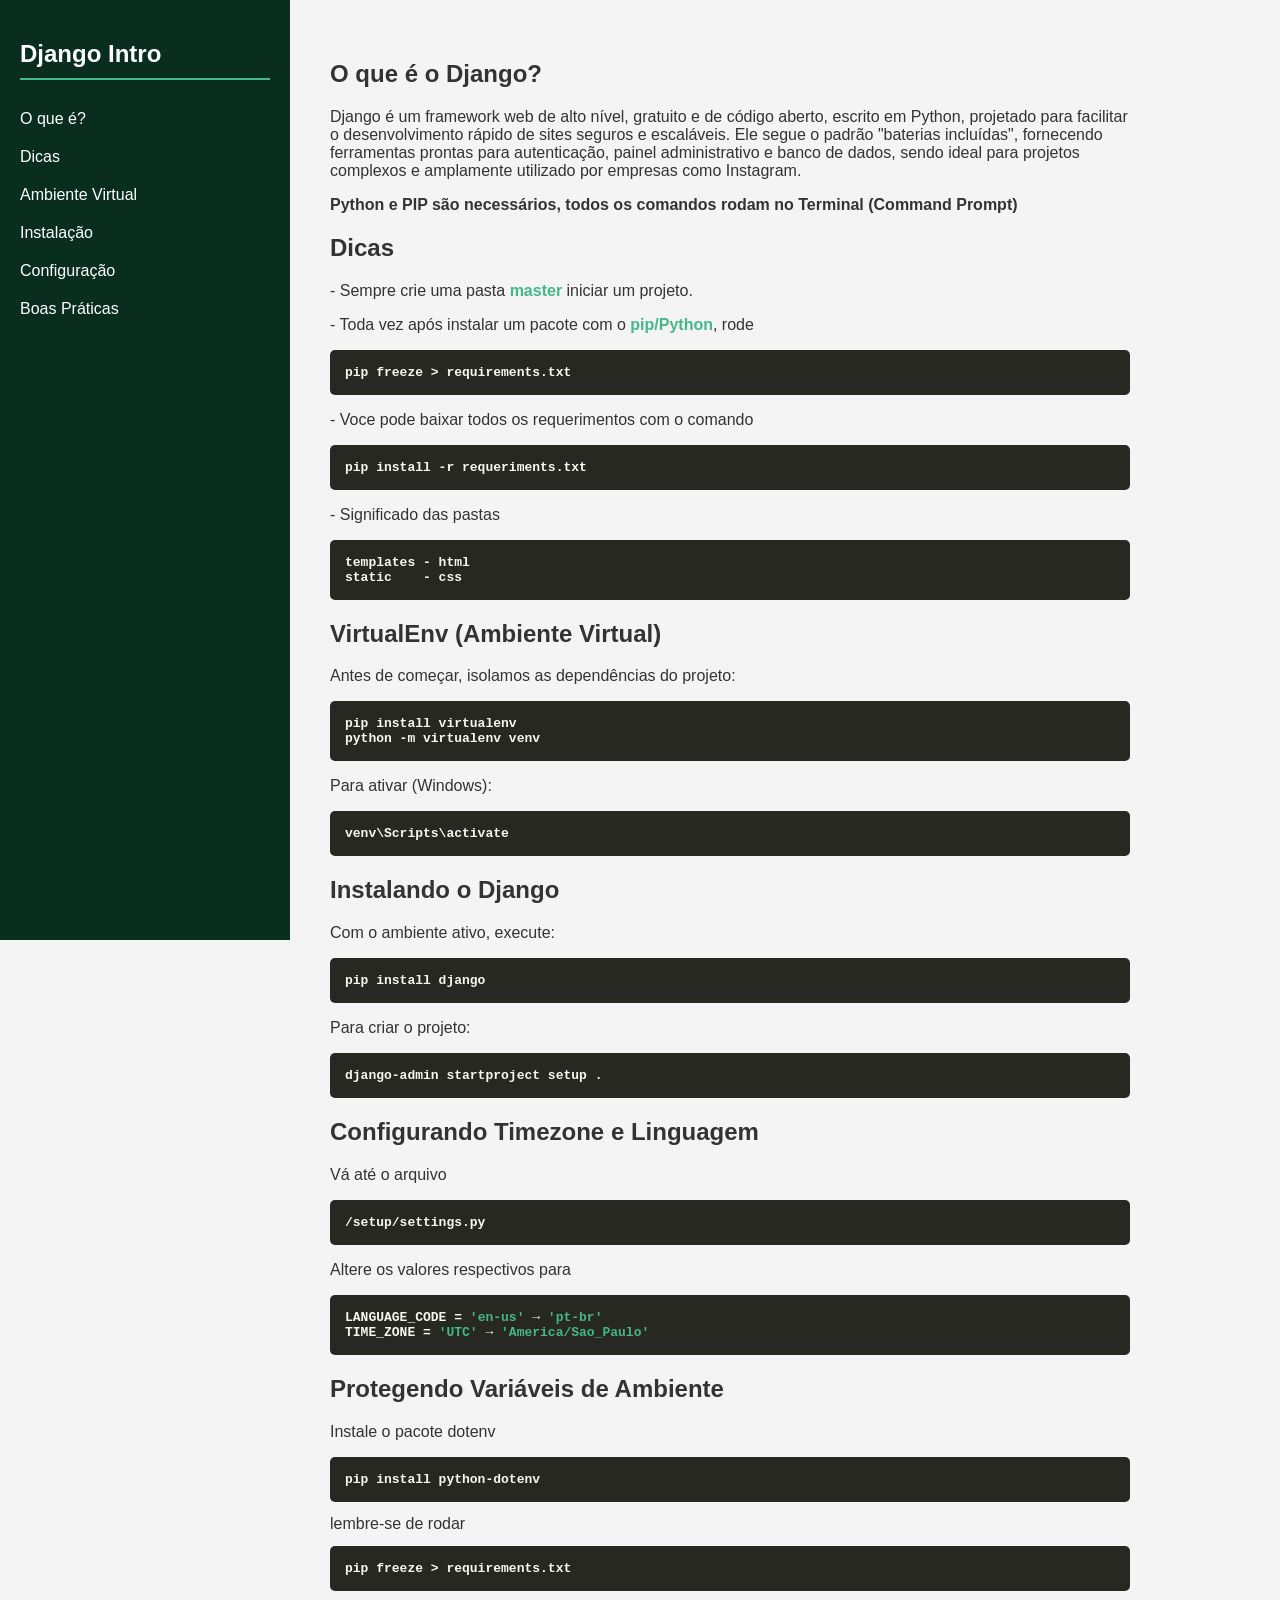
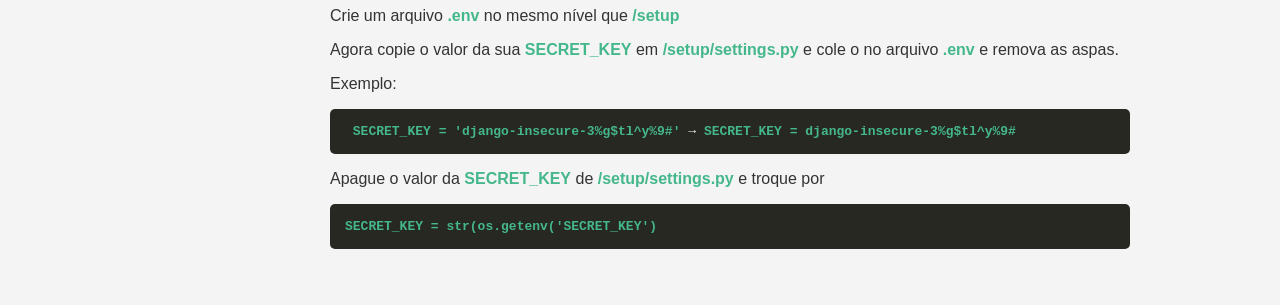
==== index.html @ 831b3e28 "Primeiro Commit" ====
<!DOCTYPE html>
<html lang="pt-br">
<head>
    <meta charset="UTF-8">
    <meta name="viewport" content="width=device-width, initial-scale=1.0">
    <title>Introdução ao Django - Guia Rápido</title>
    <link rel="stylesheet" href="style.css">
    <script src="script.js"></script>
</head>
<body>
    <nav class="sidebar">
        <h2>Django Intro</h2>
        <ul>
            <li><a href="#o-que-e">O que é?</a></li>
            <li><a href="#dicas">Dicas</a></li>
            <li><a href="#virtual-env">Ambiente Virtual</a></li>
            <li><a href="#instalacao">Instalação</a></li>
            <li><a href="#configuracoes">Configuração</a></li>
            <li><a href="#boaspraticas">Boas Práticas</a></li>
        </ul>
    </nav>

    <main class="content">
        <section id="o-que-e">
            <h1>O que é o Django?</h1>
            <p>Django é um framework web de alto nível, gratuito e de código aberto, escrito em Python, projetado para facilitar o desenvolvimento rápido de sites seguros e escaláveis. Ele segue o padrão "baterias incluídas", fornecendo ferramentas prontas para autenticação, painel administrativo e banco de dados, sendo ideal para projetos complexos e amplamente utilizado por empresas como Instagram. </p>
            <p style="font-weight: bold;">Python e PIP são necessários, todos os comandos rodam no Terminal (Command Prompt)</p>
        </section>

        <section id="dicas">
            <h2>Dicas</h2>
            <p>- Sempre crie uma pasta <span class="destaque">master</span> iniciar um projeto.</p>
            <p>- Toda vez após instalar um pacote com o <span class="destaque">pip/Python</span>, rode <pre><code>pip freeze > requirements.txt</pre></code></p>
            <p>- Voce pode baixar todos os requerimentos com o comando <pre><code>pip install -r requeriments.txt</code></pre></p>
            <p>- Significado das pastas <pre><code>templates - html <br>static    - css </pre></code></p>
        </section>

        <section id="virtual-env">
            <h2>VirtualEnv (Ambiente Virtual)</h2>
            <p>Antes de começar, isolamos as dependências do projeto:</p>
            <pre><code>pip install virtualenv<br>python -m virtualenv venv</code></pre>
            <p>Para ativar (Windows): <pre><code>venv\Scripts\activate</code></pre></p>
        </section>

        <section id="instalacao">
            <h2>Instalando o Django</h2>
            <p>Com o ambiente ativo, execute:</p>
            <pre><code>pip install django</code></pre>
            <p>Para criar o projeto: <pre><code>django-admin startproject setup .</code></pre></p>
        </section>

        <section id="configuracoes">
            <h2>Configurando Timezone e Linguagem</h2>
            <p>Vá até o arquivo <pre><code>/setup/settings.py</code></pre></p>
            <p>Altere os valores respectivos para <pre><code>LANGUAGE_CODE = <span class="destaque">'en-us'</span> → <span class="destaque">'pt-br'</span><br>TIME_ZONE = <span class="destaque">'UTC'</span> → <span class="destaque">'America/Sao_Paulo'</span></code></pre></p>
        </section>

        <section id="boaspraticas">
            <h2>Protegendo Variáveis de Ambiente</h2>
            <p>Instale o pacote dotenv <pre><code>pip install python-dotenv</code></pre> lembre-se de rodar<pre><code>pip freeze > requirements.txt</code></pre></p>
            <p>Crie um arquivo <span class="destaque">.env</span> no mesmo nível que <span class="destaque">/setup</span></p>
            <p>Agora copie o valor da sua <span class="destaque">SECRET_KEY</span> em <span class="destaque">/setup/settings.py</span> e cole o no arquivo <span class="destaque">.env</span> e remova as aspas.</p>
            <p>Exemplo:<br> <pre><code> <span class="destaque">SECRET_KEY = 'django-insecure-3%g$tl^y%9#'</span> → <span class="destaque">SECRET_KEY = django-insecure-3%g$tl^y%9#</span></code></pre></p>
            <p>Apague o valor da <span class="destaque">SECRET_KEY</span> de <span class="destaque">/setup/settings.py</span> e troque por <pre><code><span class="destaque">SECRET_KEY = str(os.getenv('SECRET_KEY')</span></pre></code></p>

        </section>
    </main>
</body>
</html>
---- style.css ----
:root {
    --primary-color: #092e20; /* Verde Django */
    --secondary-color: #44b78b;
    --text-color: #333;
    --bg-color: #f4f4f4;
}

body {
    font-family: 'Segoe UI', Tahoma, Geneva, Verdana, sans-serif;
    display: flex;
    margin: 0;
    background-color: var(--bg-color);
    color: var(--text-color);
}

.sidebar {
    width: 250px;
    height: 100vh;
    background: var(--primary-color);
    color: white;
    padding: 20px;
    position: fixed;
}

.sidebar h2 { border-bottom: 2px solid var(--secondary-color); padding-bottom: 10px; }

.sidebar ul { list-style: none; padding: 0; }

.sidebar ul li a {
    color: white;
    text-decoration: none;
    display: block;
    padding: 10px 0;
    transition: 0.3s;
}

.sidebar ul li a:hover { color: var(--secondary-color); }

.content {
    margin-left: 290px;
    padding: 40px;
    max-width: 800px;
}

pre {
    background: #272822;
    color: #f8f8f2;
    padding: 15px;
    border-radius: 5px;
    overflow-x: auto;
}

.card {
    background: white;
    padding: 20px;
    border-left: 5px solid var(--secondary-color);
    box-shadow: 0 2px 5px rgba(0,0,0,0.1);
}

.destaque {
    color: #44b78b;
    font-weight: bold;
}

code {
    font-weight: bold;
}
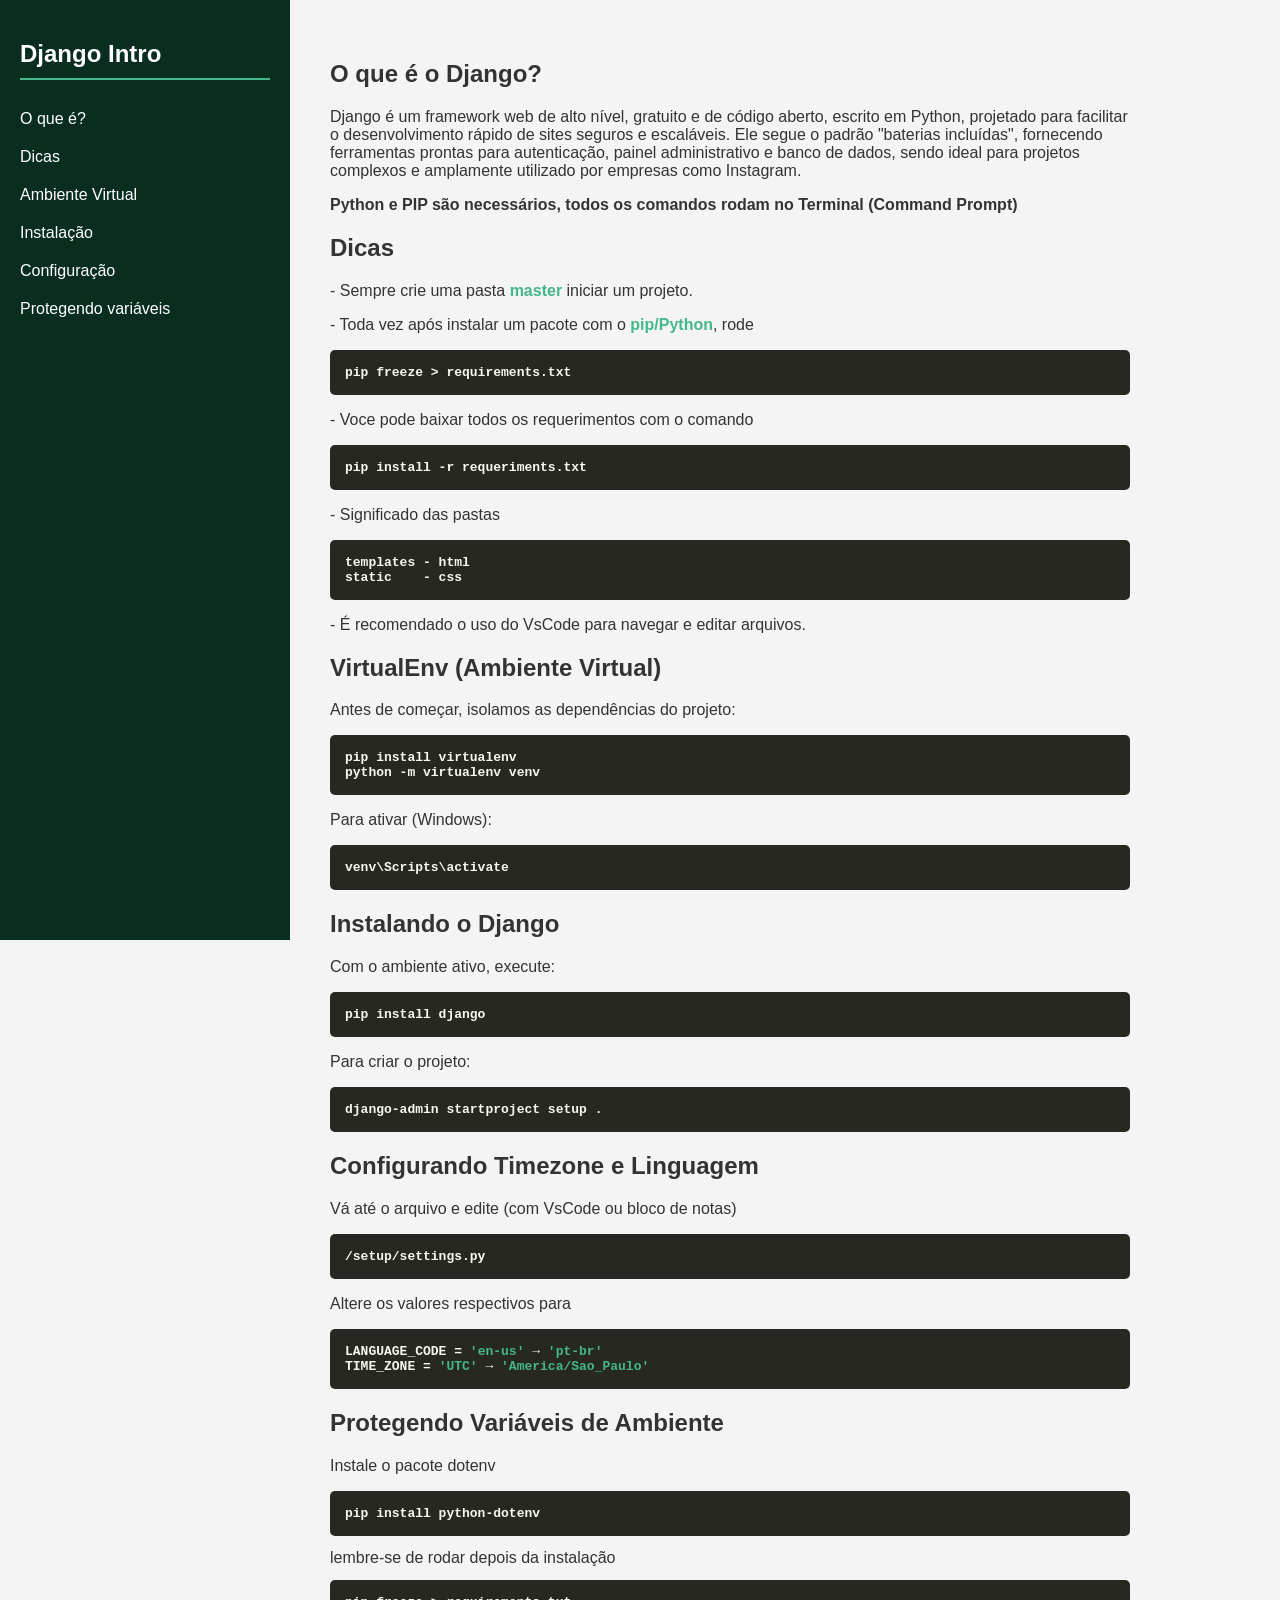
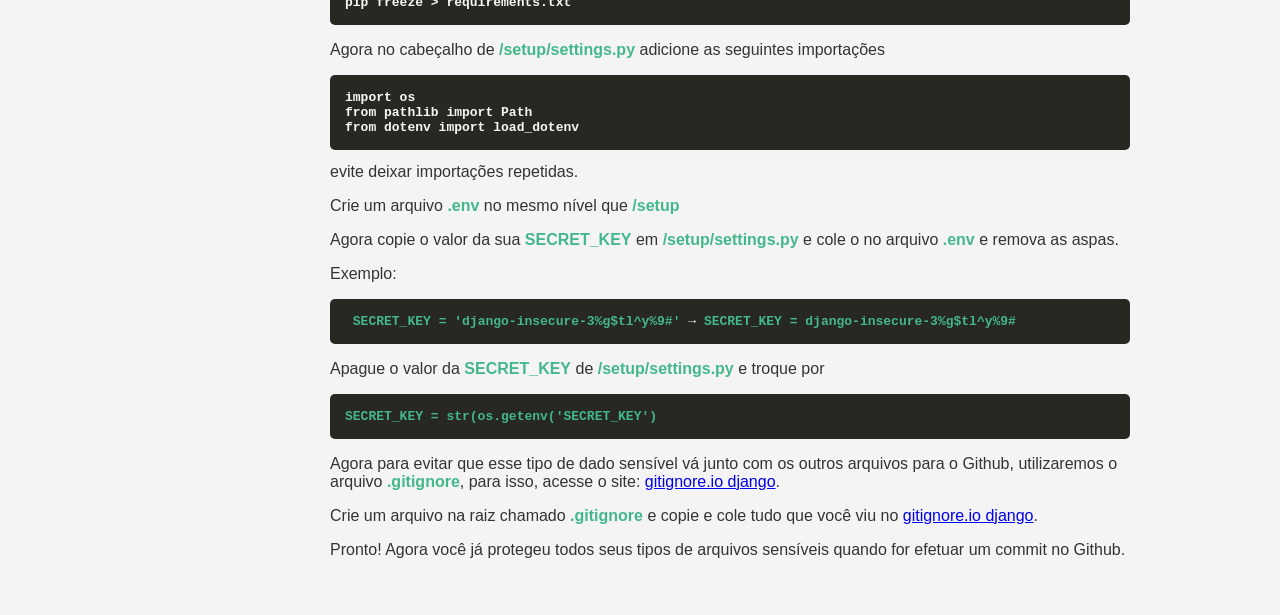
==== commit 72b9e6b8: "Mudanças na documentação: Dicas; Protegendo Variáveis" ====
--- a/index.html
+++ b/index.html
@@ -16,7 +16,7 @@
             <li><a href="#virtual-env">Ambiente Virtual</a></li>
             <li><a href="#instalacao">Instalação</a></li>
             <li><a href="#configuracoes">Configuração</a></li>
-            <li><a href="#boaspraticas">Boas Práticas</a></li>
+            <li><a href="#protegendo">Protegendo variáveis</a></li>
         </ul>
     </nav>
 
@@ -33,6 +33,7 @@
             <p>- Toda vez após instalar um pacote com o <span class="destaque">pip/Python</span>, rode <pre><code>pip freeze > requirements.txt</pre></code></p>
             <p>- Voce pode baixar todos os requerimentos com o comando <pre><code>pip install -r requeriments.txt</code></pre></p>
             <p>- Significado das pastas <pre><code>templates - html <br>static    - css </pre></code></p>
+            <p>- É recomendado o uso do VsCode para navegar e editar arquivos.</p>
         </section>
 
         <section id="virtual-env">
@@ -51,20 +52,22 @@
 
         <section id="configuracoes">
             <h2>Configurando Timezone e Linguagem</h2>
-            <p>Vá até o arquivo <pre><code>/setup/settings.py</code></pre></p>
+            <p>Vá até o arquivo e edite (com VsCode ou bloco de notas)<pre><code>/setup/settings.py</code></pre></p>
             <p>Altere os valores respectivos para <pre><code>LANGUAGE_CODE = <span class="destaque">'en-us'</span> → <span class="destaque">'pt-br'</span><br>TIME_ZONE = <span class="destaque">'UTC'</span> → <span class="destaque">'America/Sao_Paulo'</span></code></pre></p>
         </section>
 
-        <section id="boaspraticas">
+        <section id="protegendo">
             <h2>Protegendo Variáveis de Ambiente</h2>
-            <p>Instale o pacote dotenv <pre><code>pip install python-dotenv</code></pre> lembre-se de rodar<pre><code>pip freeze > requirements.txt</code></pre></p>
+            <p>Instale o pacote dotenv <pre><code>pip install python-dotenv</code></pre> lembre-se de rodar depois da instalação<pre><code>pip freeze > requirements.txt</code></pre></p>
+            <p>Agora no cabeçalho de <span class="destaque">/setup/settings.py</span> adicione as seguintes importações <pre><code>import os <br>from pathlib import Path <br>from dotenv import load_dotenv</code></pre>evite deixar importações repetidas.</p>
             <p>Crie um arquivo <span class="destaque">.env</span> no mesmo nível que <span class="destaque">/setup</span></p>
             <p>Agora copie o valor da sua <span class="destaque">SECRET_KEY</span> em <span class="destaque">/setup/settings.py</span> e cole o no arquivo <span class="destaque">.env</span> e remova as aspas.</p>
             <p>Exemplo:<br> <pre><code> <span class="destaque">SECRET_KEY = 'django-insecure-3%g$tl^y%9#'</span> → <span class="destaque">SECRET_KEY = django-insecure-3%g$tl^y%9#</span></code></pre></p>
             <p>Apague o valor da <span class="destaque">SECRET_KEY</span> de <span class="destaque">/setup/settings.py</span> e troque por <pre><code><span class="destaque">SECRET_KEY = str(os.getenv('SECRET_KEY')</span></pre></code></p>
-
+            <p>Agora para evitar que esse tipo de dado sensível vá junto com os outros arquivos para o Github, utilizaremos o arquivo <span class="destaque">.gitignore</span>, para isso, acesse o site: <a href="https://www.toptal.com/developers/gitignore/api/django" target="_blank">gitignore.io django</a>.</p>
+            <p>Crie um arquivo na raiz chamado <span class="destaque">.gitignore</span> e copie e cole tudo que você viu no <a href="https://www.toptal.com/developers/gitignore/api/django" target="_blank">gitignore.io django</a>.</p>
+            <p>Pronto! Agora você já protegeu todos seus tipos de arquivos sensíveis quando for efetuar um commit no Github.</p>
         </section>
     </main>
 </body>
-</html>
-
+</html>
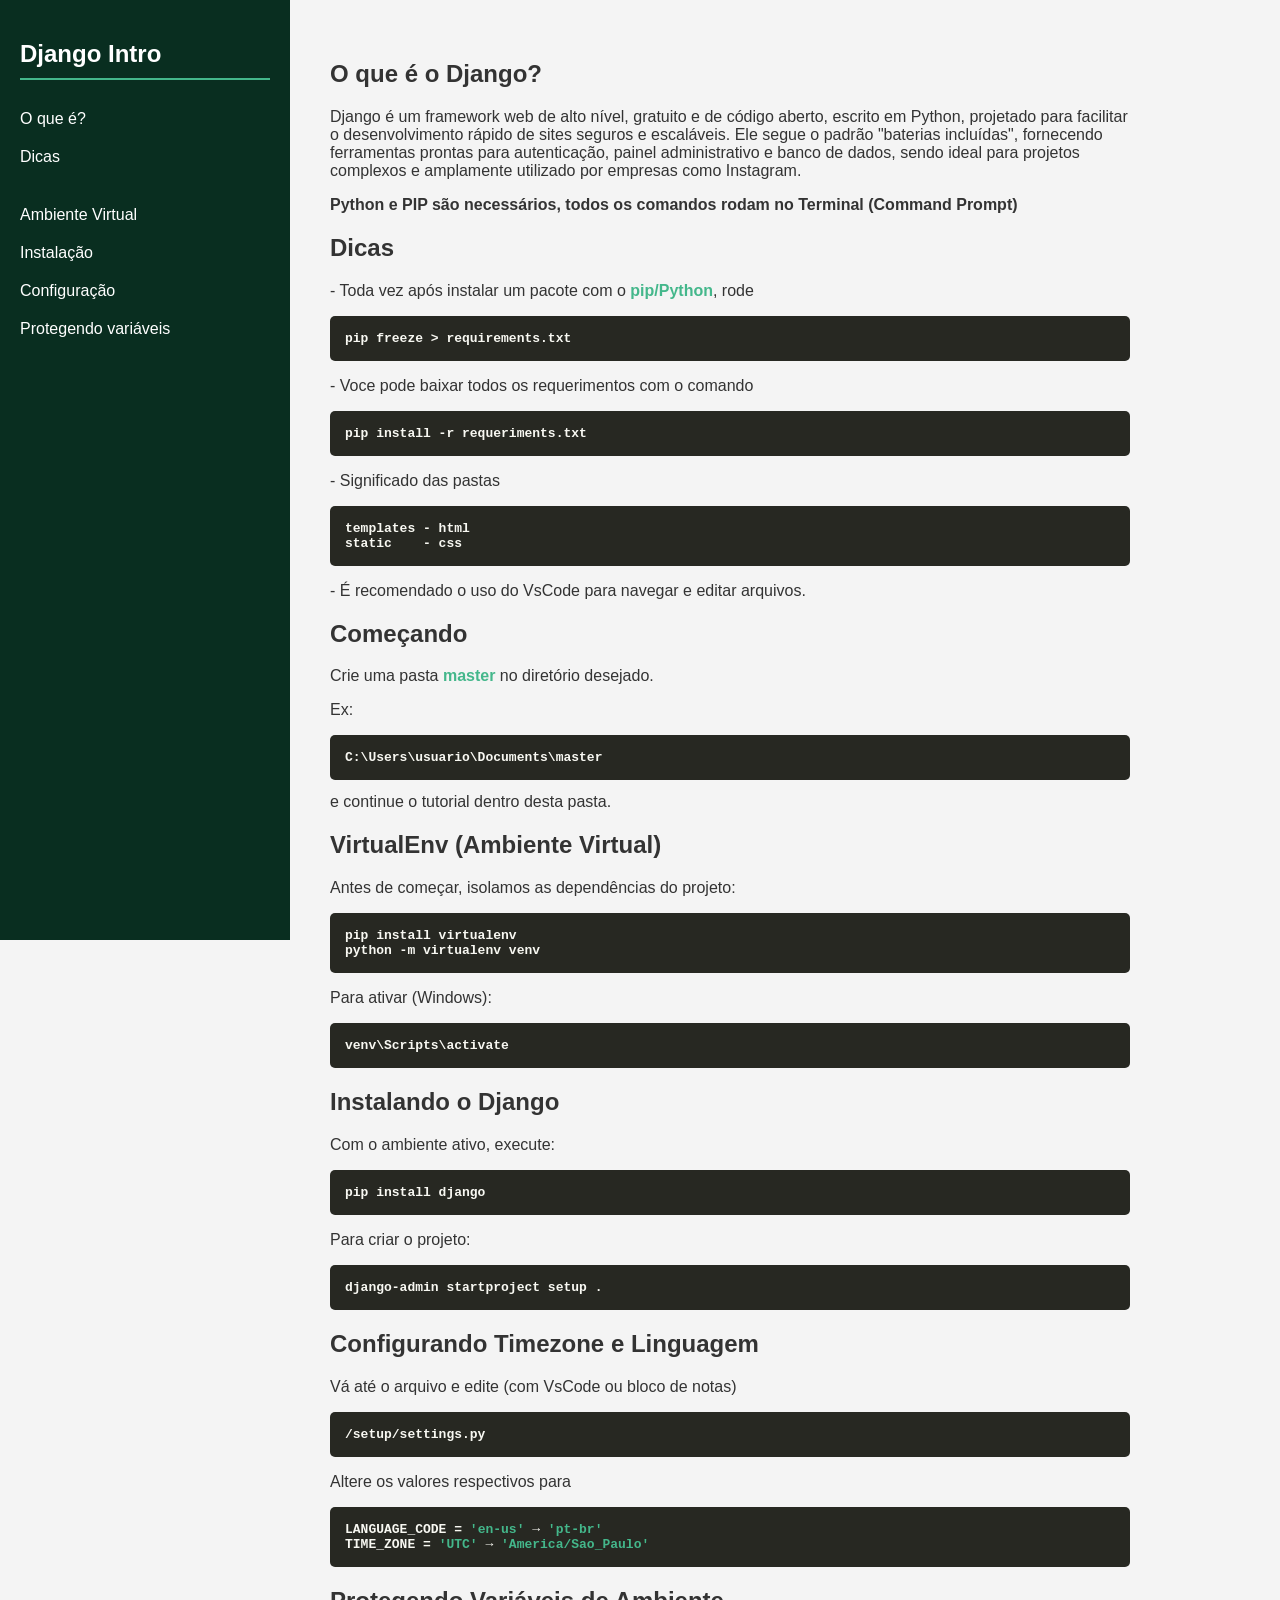
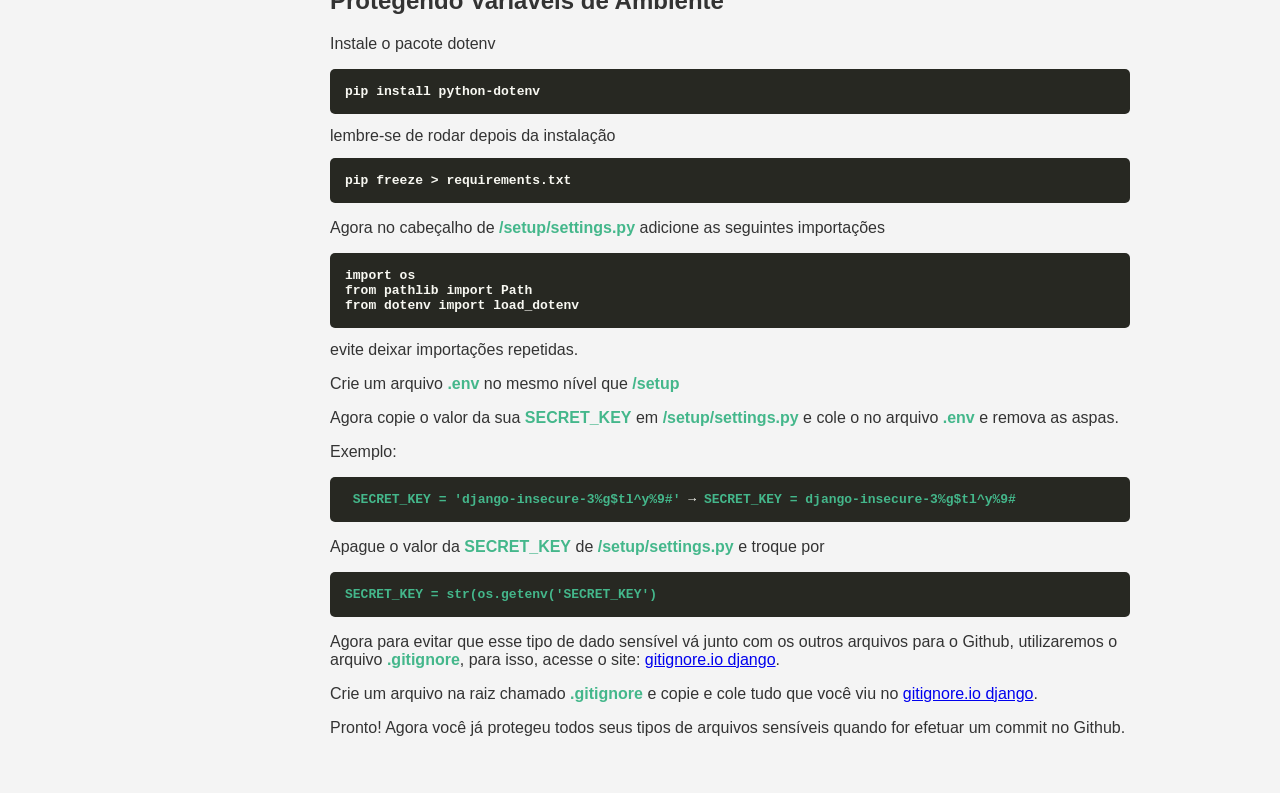
==== commit b74e0503: "Melhora na clareza da Documentação" ====
--- a/index.html
+++ b/index.html
@@ -13,6 +13,7 @@
         <ul>
             <li><a href="#o-que-e">O que é?</a></li>
             <li><a href="#dicas">Dicas</a></li>
+            <li><a href="#comecando"></a></li>
             <li><a href="#virtual-env">Ambiente Virtual</a></li>
             <li><a href="#instalacao">Instalação</a></li>
             <li><a href="#configuracoes">Configuração</a></li>
@@ -29,11 +30,16 @@
 
         <section id="dicas">
             <h2>Dicas</h2>
-            <p>- Sempre crie uma pasta <span class="destaque">master</span> iniciar um projeto.</p>
             <p>- Toda vez após instalar um pacote com o <span class="destaque">pip/Python</span>, rode <pre><code>pip freeze > requirements.txt</pre></code></p>
             <p>- Voce pode baixar todos os requerimentos com o comando <pre><code>pip install -r requeriments.txt</code></pre></p>
             <p>- Significado das pastas <pre><code>templates - html <br>static    - css </pre></code></p>
             <p>- É recomendado o uso do VsCode para navegar e editar arquivos.</p>
+        </section>
+
+        <section id="comecando">
+            <h2>Começando</h2>
+            <p>Crie uma pasta <span class="destaque">master</span> no diretório desejado.</p>
+            <p>Ex: <pre><code>C:\Users\usuario\Documents\master</code></pre> e continue o tutorial dentro desta pasta.</p>
         </section>
 
         <section id="virtual-env">
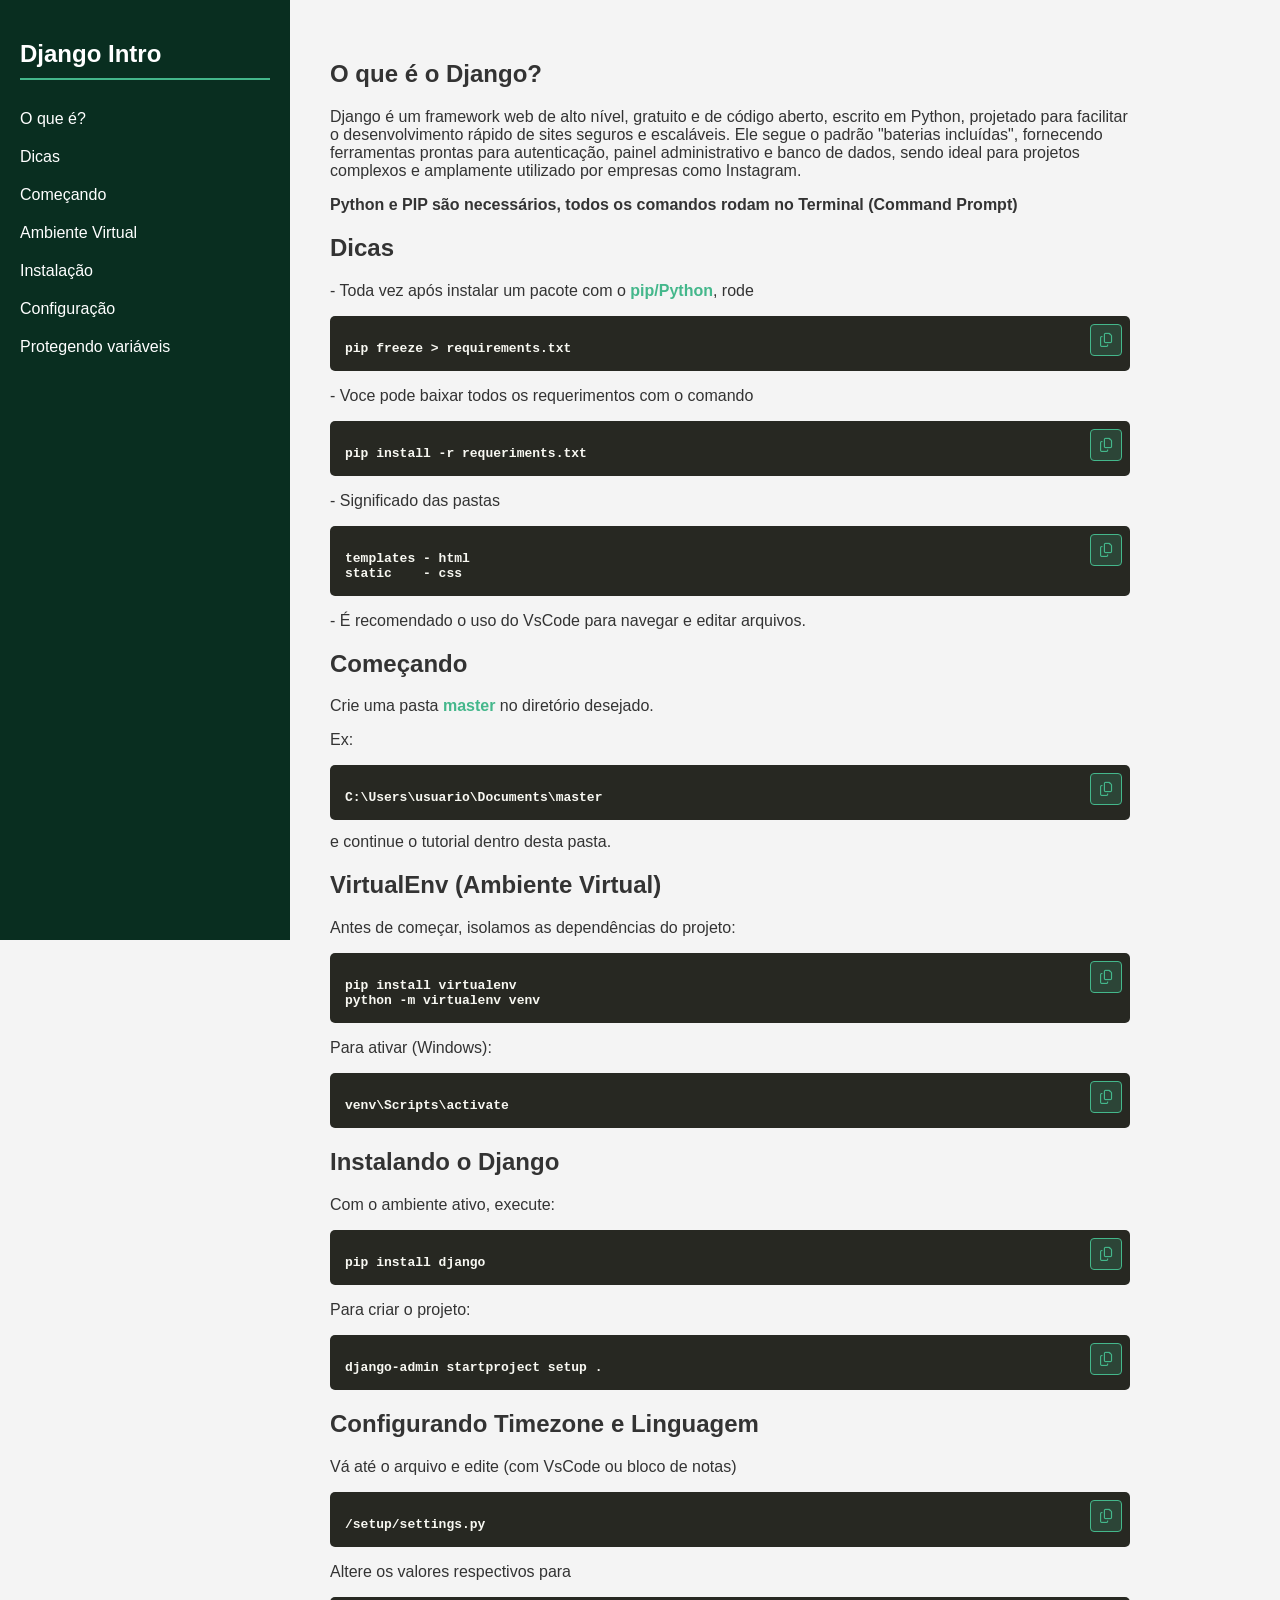
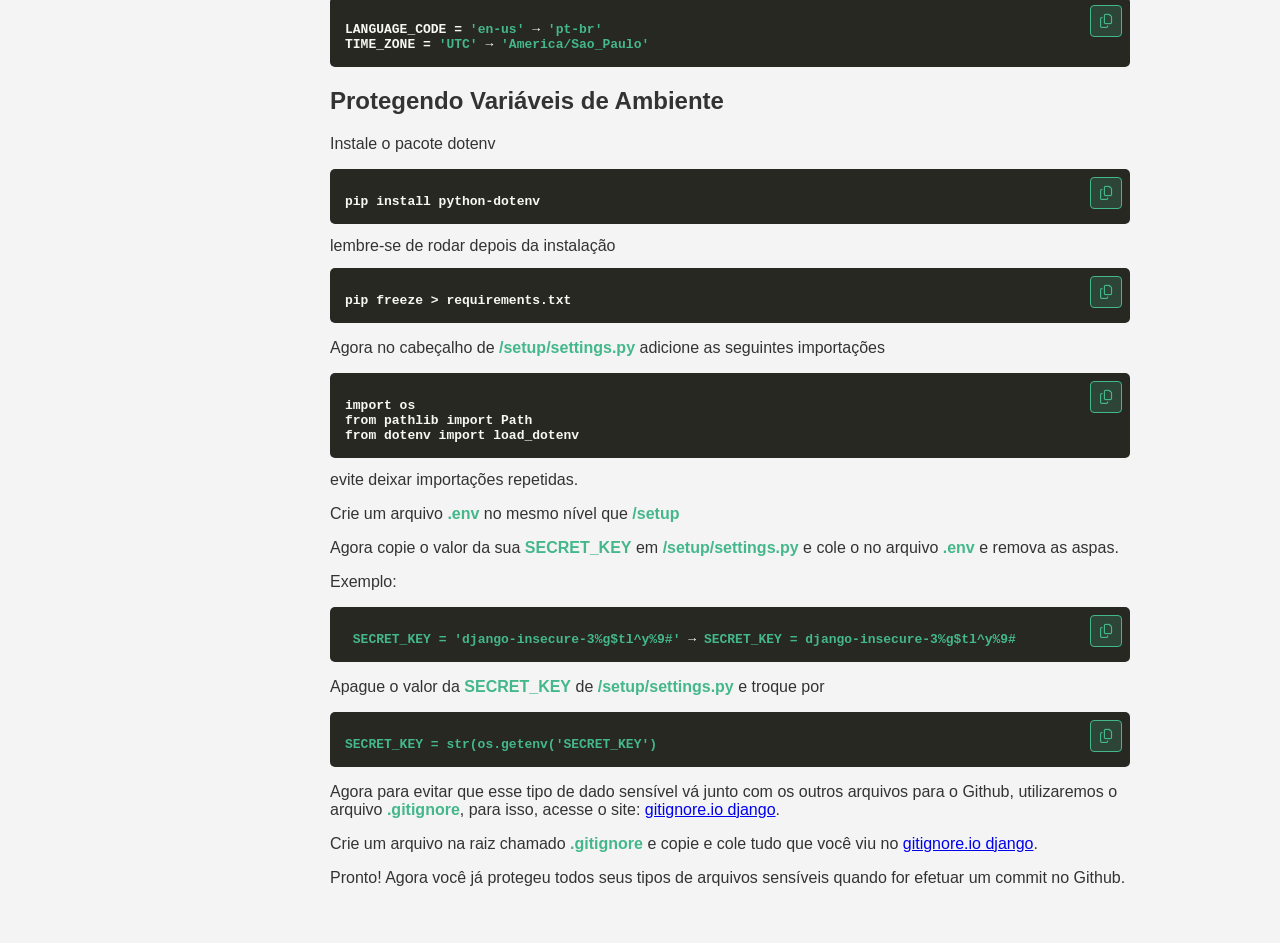
==== commit 814a5236: "Adicionei o botão de copiar nos campos 'code'" ====
--- a/index.html
+++ b/index.html
@@ -5,7 +5,8 @@
     <meta name="viewport" content="width=device-width, initial-scale=1.0">
     <title>Introdução ao Django - Guia Rápido</title>
     <link rel="stylesheet" href="style.css">
-    <script src="script.js"></script>
+    <link rel="stylesheet" href="https://cdnjs.cloudflare.com/ajax/libs/font-awesome/6.4.2/css/all.min.css">
+    <script src="script.js" defer></script>
 </head>
 <body>
     <nav class="sidebar">
@@ -13,7 +14,7 @@
         <ul>
             <li><a href="#o-que-e">O que é?</a></li>
             <li><a href="#dicas">Dicas</a></li>
-            <li><a href="#comecando"></a></li>
+            <li><a href="#comecando">Começando</a></li>
             <li><a href="#virtual-env">Ambiente Virtual</a></li>
             <li><a href="#instalacao">Instalação</a></li>
             <li><a href="#configuracoes">Configuração</a></li>
--- a/style.css
+++ b/style.css
@@ -43,13 +43,45 @@
 }
 
 pre {
+    position: relative;
     background: #272822;
     color: #f8f8f2;
-    padding: 15px;
+    padding: 25px 15px 15px 15px;
     border-radius: 5px;
     overflow-x: auto;
 }
 
+.copy-button {
+    position: absolute;
+    top: 8px;
+    right: 8px;
+    background: rgba(68, 183, 139, 0.2);
+    color: var(--secondary-color);
+    border: 1px solid var(--secondary-color);
+    border-radius: 4px;
+    width: 32px;
+    height: 32px;
+    display: flex;
+    align-items: center;
+    justify-content: center;
+    cursor: pointer;
+    transition: all 0.3s ease;
+}
+
+.copy-button:hover {
+    background: var(--secondary-color);
+    color: var(--primary-color);
+}
+
+.copy-button.copied {
+    background: #2ecc71;
+    border-color: #2ecc71;
+    color: white;
+}
+
+.copy-button i {
+    font-size: 14px;
+}
 .card {
     background: white;
     padding: 20px;
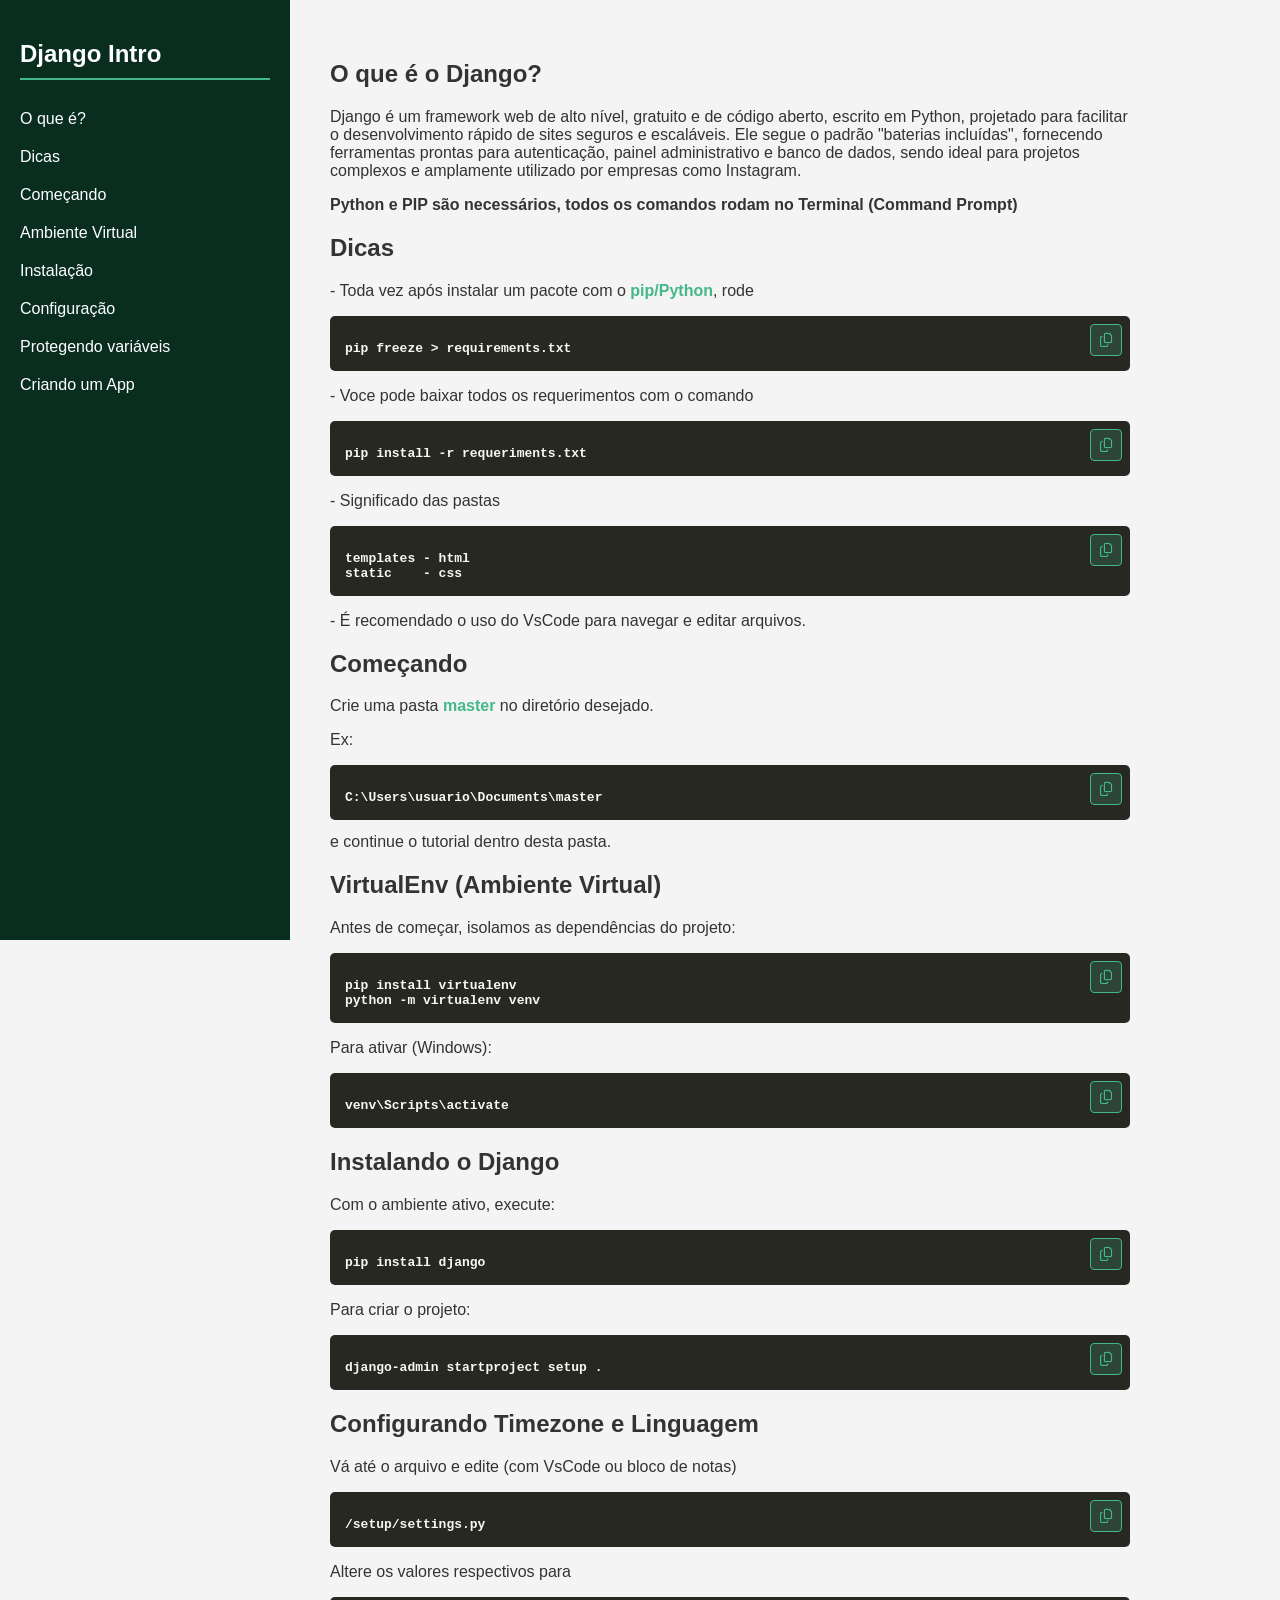
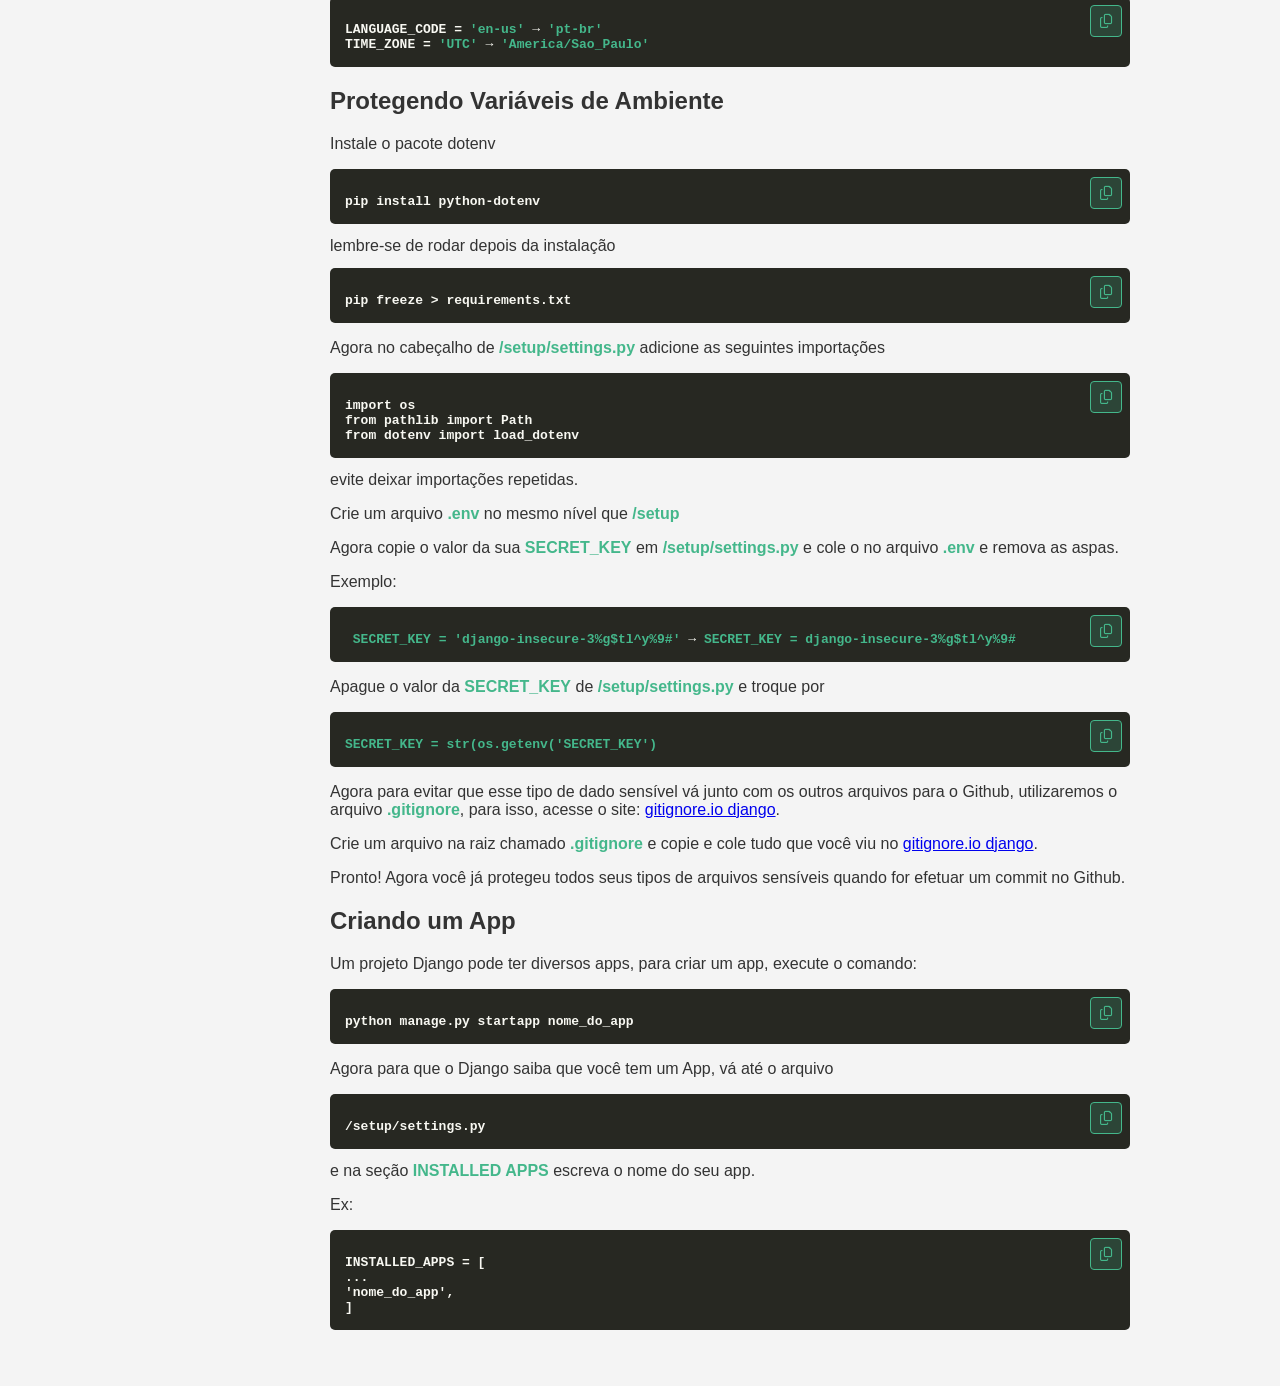
==== commit a5cee75a: "Seção 'Criando um App'" ====
--- a/index.html
+++ b/index.html
@@ -19,6 +19,7 @@
             <li><a href="#instalacao">Instalação</a></li>
             <li><a href="#configuracoes">Configuração</a></li>
             <li><a href="#protegendo">Protegendo variáveis</a></li>
+            <li><a href="#app">Criando um App</a></li>
         </ul>
     </nav>
 
@@ -75,6 +76,16 @@
             <p>Crie um arquivo na raiz chamado <span class="destaque">.gitignore</span> e copie e cole tudo que você viu no <a href="https://www.toptal.com/developers/gitignore/api/django" target="_blank">gitignore.io django</a>.</p>
             <p>Pronto! Agora você já protegeu todos seus tipos de arquivos sensíveis quando for efetuar um commit no Github.</p>
         </section>
+
+        <section id="app">
+            <h2> Criando um App</h2>
+            <p>Um projeto Django pode ter diversos apps, para criar um app, execute o comando:</p>
+            <p><pre><code>python manage.py startapp nome_do_app</code></pre></p>
+            <p>Agora para que o Django saiba que você tem um App, vá até o arquivo <pre><code>/setup/settings.py</code></pre>e na seção <span class="destaque">INSTALLED APPS</span> escreva o nome do seu app.</p>
+            <p>Ex: <pre><code>INSTALLED_APPS = [<br>...<br>'nome_do_app',<br>]</code></pre></p>
+        </section>
+
+        
     </main>
 </body>
 </html>
--- a/style.css
+++ b/style.css
@@ -96,4 +96,47 @@
 
 code {
     font-weight: bold;
+}
+
+@media (max-width: 768px) {
+    body {
+        flex-direction: column; 
+    }
+
+    .sidebar {
+        width: 100%;      
+        height: auto;       
+        position: relative; 
+        padding: 15px;
+        box-sizing: border-box;
+    }
+
+    .sidebar h2 {
+        font-size: 1.5rem;
+        text-align: center;
+    }
+
+    .sidebar ul {
+        display: flex;     
+        flex-wrap: wrap;    
+        justify-content: center;
+        gap: 10px;
+    }
+
+    .sidebar ul li a {
+        padding: 5px 10px;
+        background: rgba(255, 255, 255, 0.1);
+        border-radius: 4px;
+    }
+
+    .content {
+        margin-left: 0;   
+        padding: 20px;
+        width: 100%;
+        box-sizing: border-box;
+    }
+    
+    pre {
+        font-size: 14px;   
+    }
 }
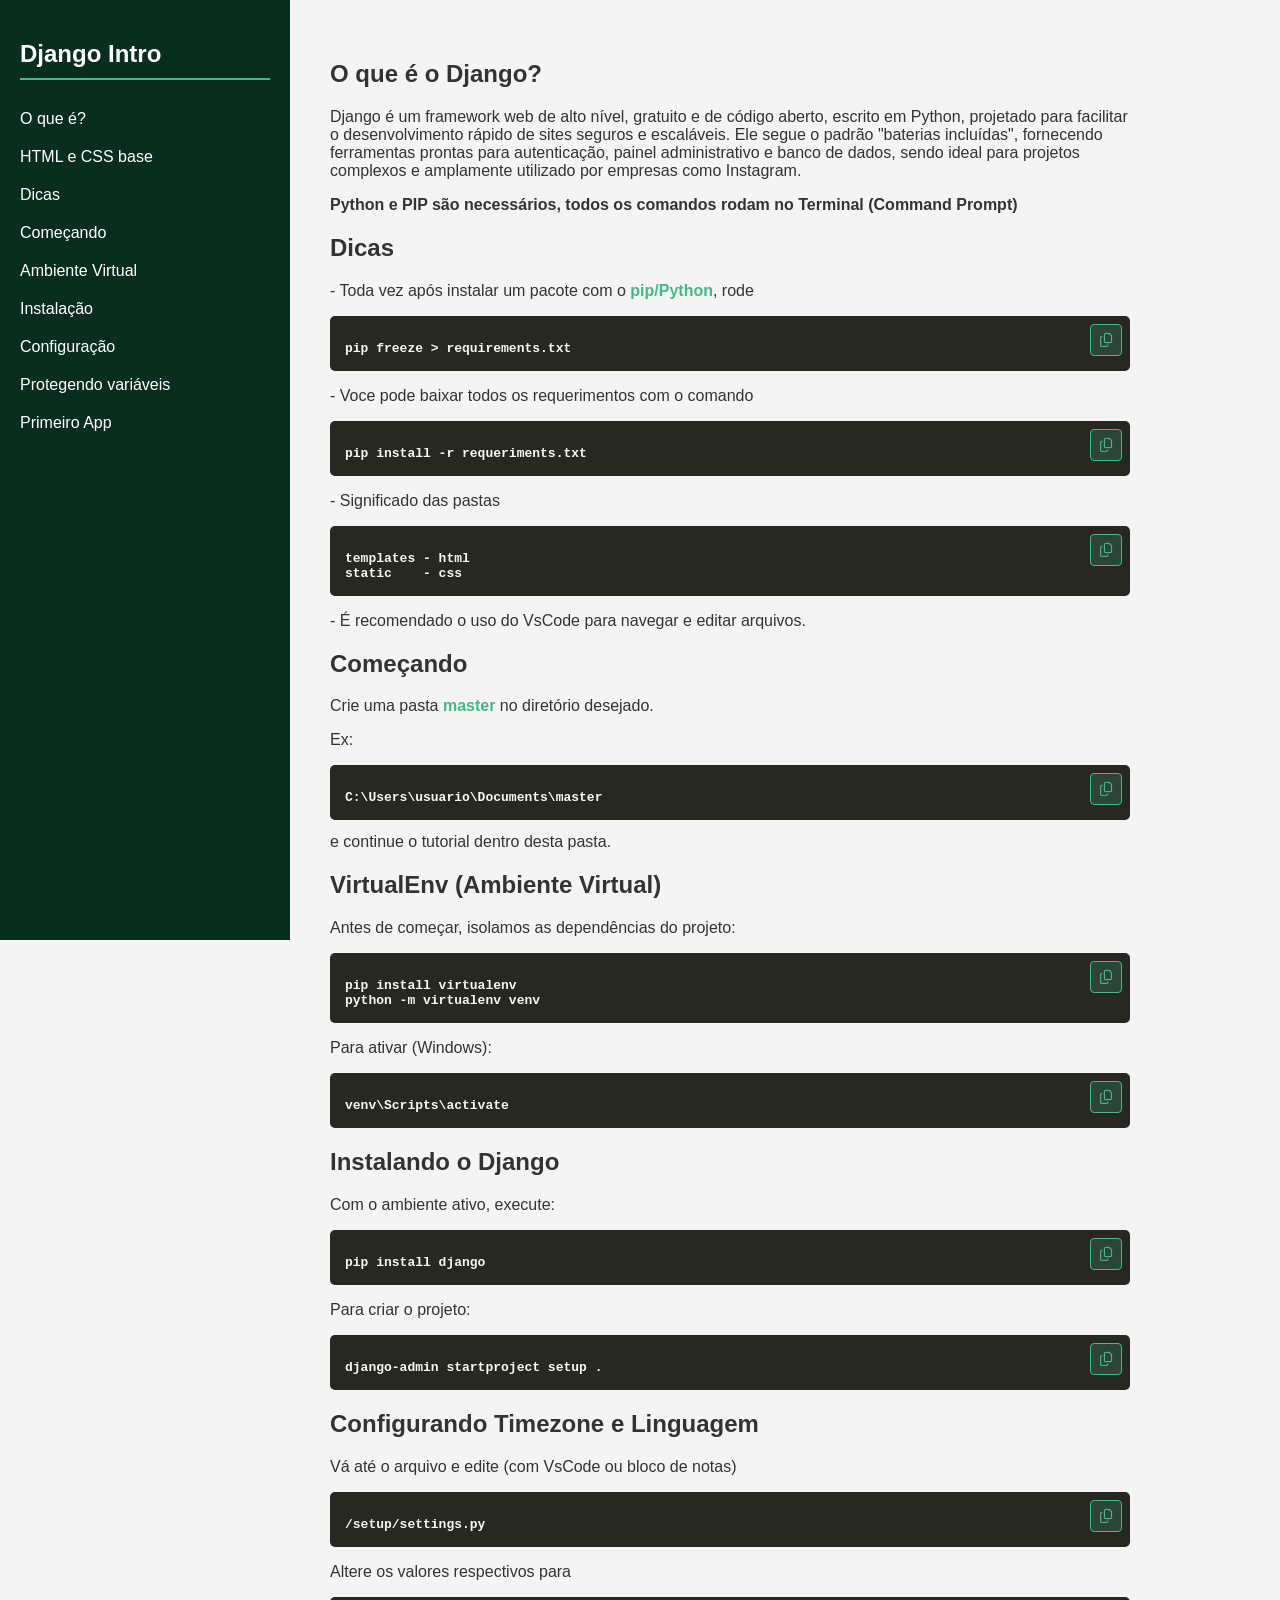
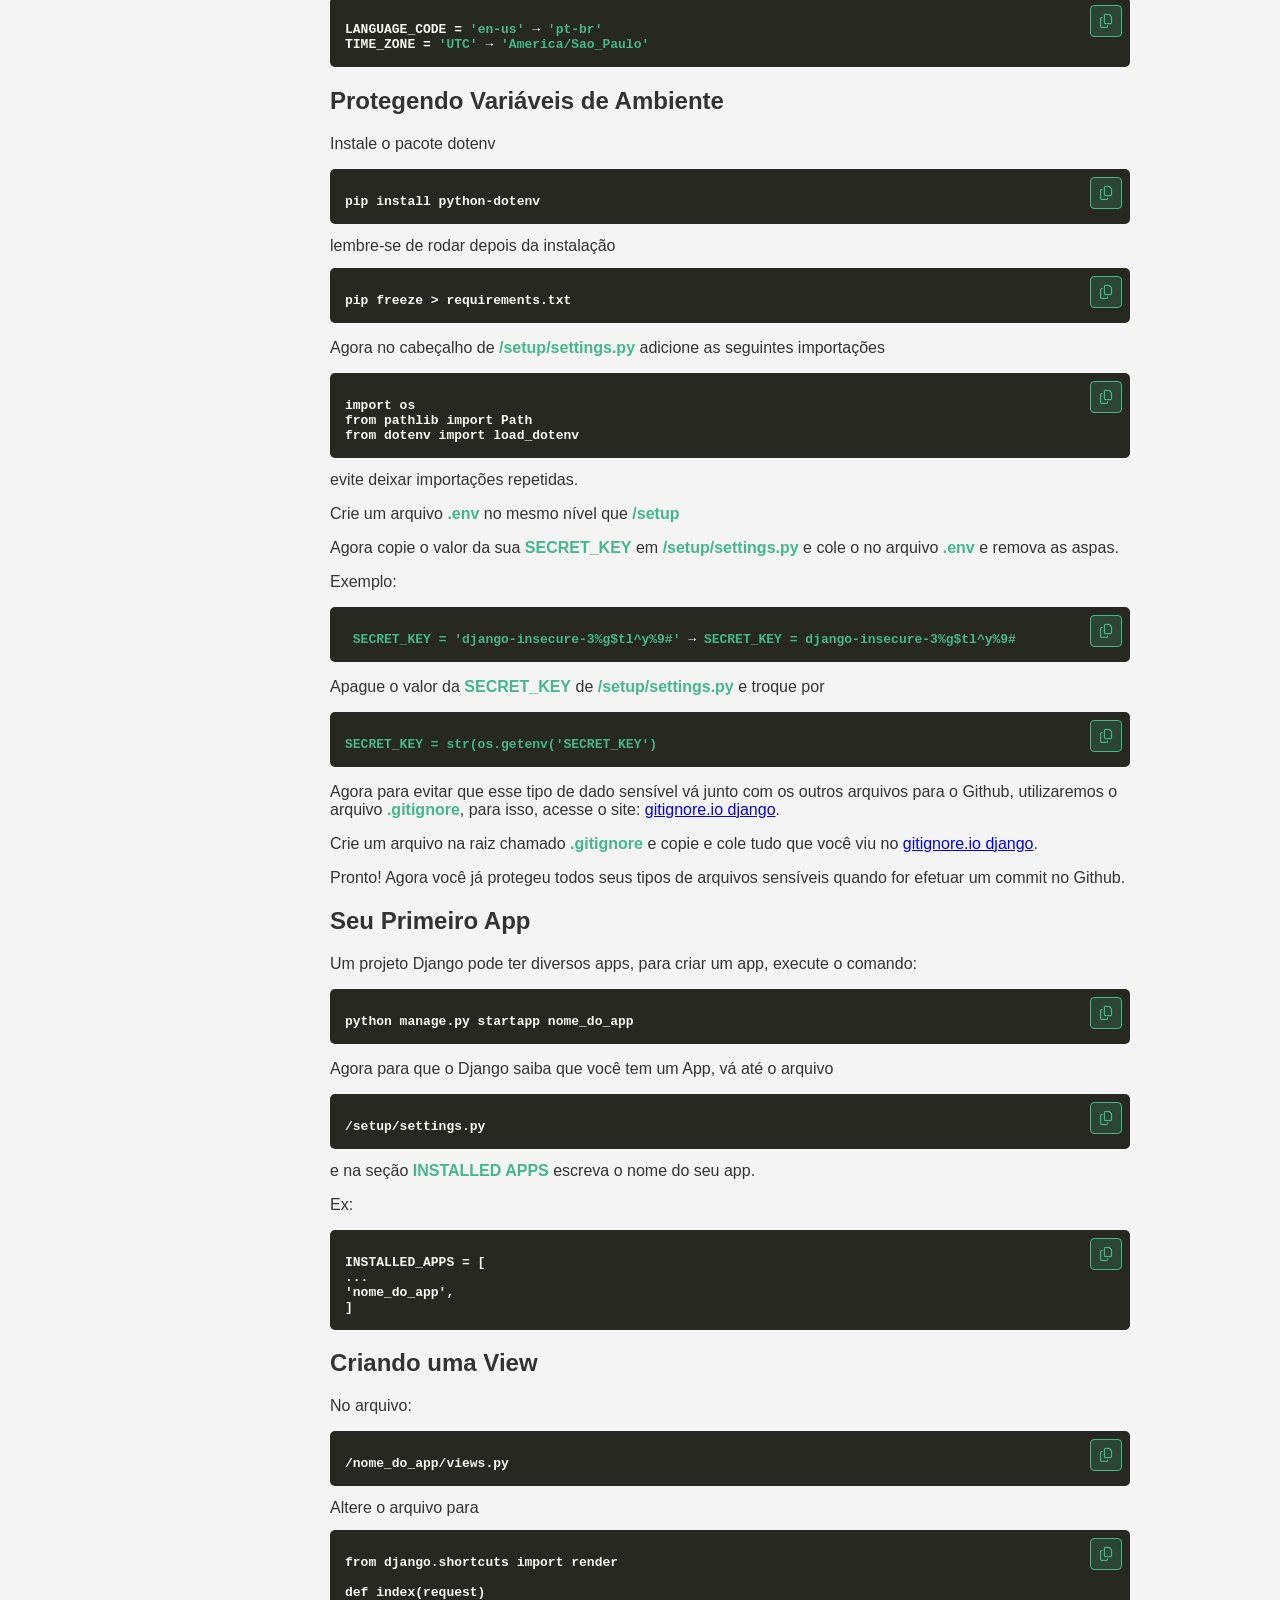
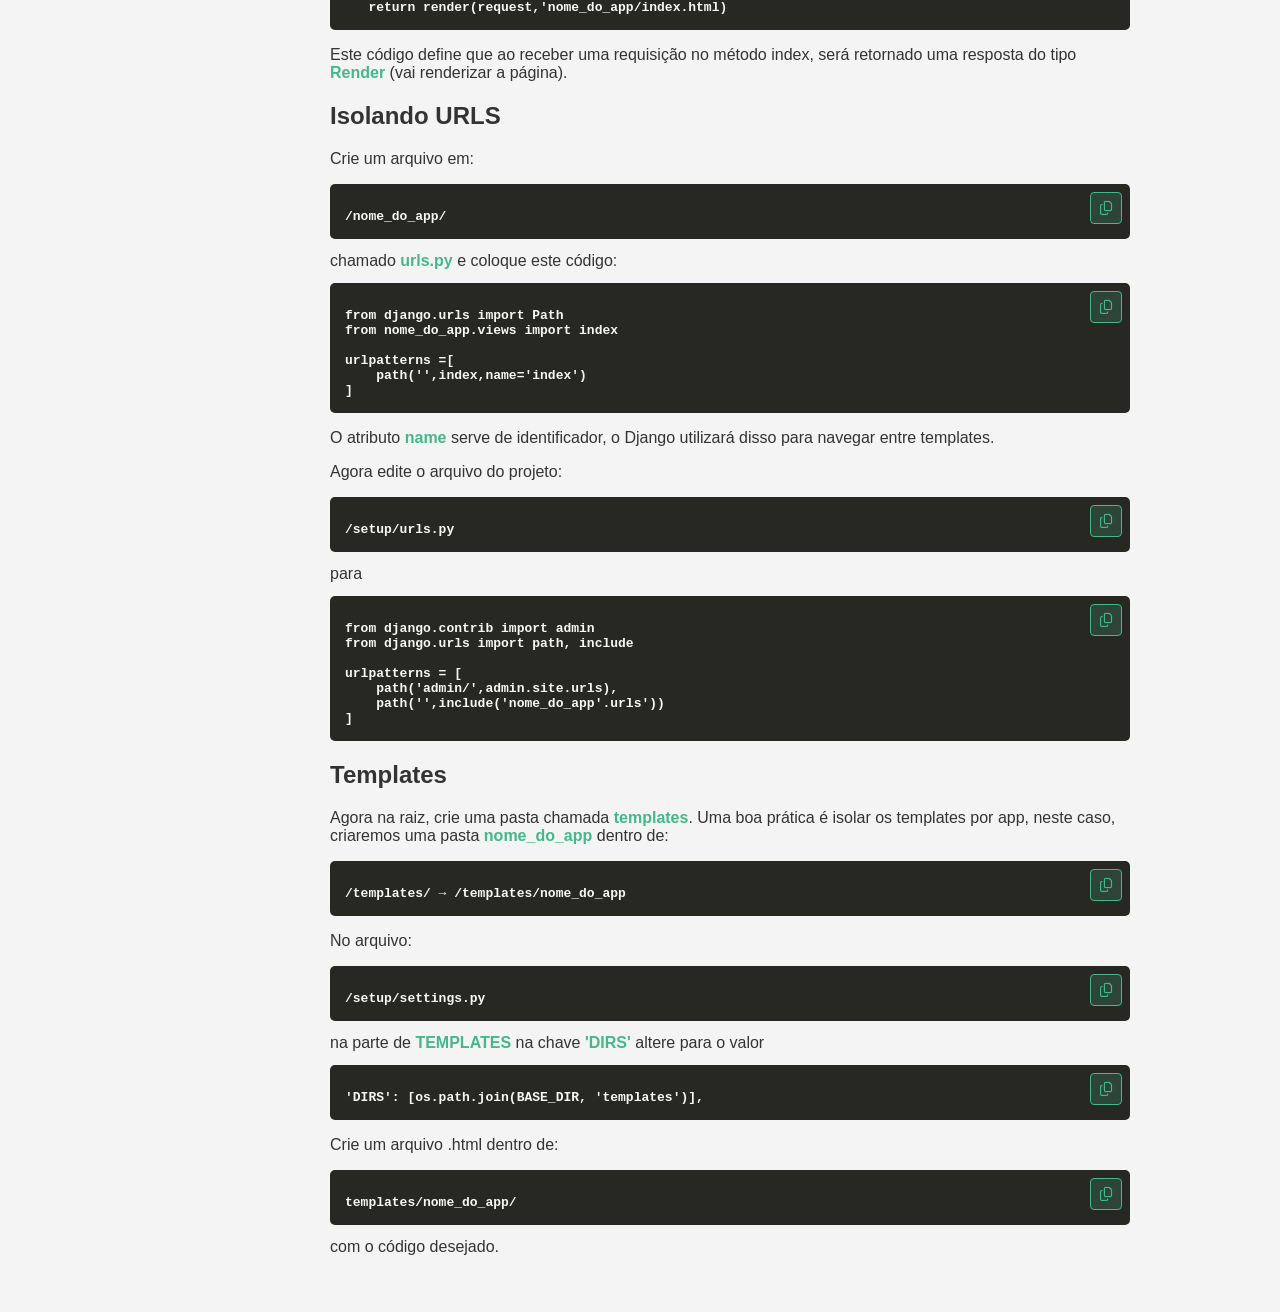
==== commit 34977909: "Adicionei os arquivos de Tutorial HTML e CSS e dei andamento na seção App" ====
--- a/index.html
+++ b/index.html
@@ -13,13 +13,14 @@
         <h2>Django Intro</h2>
         <ul>
             <li><a href="#o-que-e">O que é?</a></li>
+            <li><a href="assets.html">HTML e CSS base</a></li>
             <li><a href="#dicas">Dicas</a></li>
             <li><a href="#comecando">Começando</a></li>
             <li><a href="#virtual-env">Ambiente Virtual</a></li>
             <li><a href="#instalacao">Instalação</a></li>
             <li><a href="#configuracoes">Configuração</a></li>
             <li><a href="#protegendo">Protegendo variáveis</a></li>
-            <li><a href="#app">Criando um App</a></li>
+            <li><a href="#app">Primeiro App</a></li>
         </ul>
     </nav>
 
@@ -78,11 +79,22 @@
         </section>
 
         <section id="app">
-            <h2> Criando um App</h2>
+            <h2>Seu Primeiro App</h2>
             <p>Um projeto Django pode ter diversos apps, para criar um app, execute o comando:</p>
             <p><pre><code>python manage.py startapp nome_do_app</code></pre></p>
             <p>Agora para que o Django saiba que você tem um App, vá até o arquivo <pre><code>/setup/settings.py</code></pre>e na seção <span class="destaque">INSTALLED APPS</span> escreva o nome do seu app.</p>
             <p>Ex: <pre><code>INSTALLED_APPS = [<br>...<br>'nome_do_app',<br>]</code></pre></p>
+            <h2>Criando uma View</h2>
+            <p>No arquivo: <pre><code>/nome_do_app/views.py</code></pre>Altere o arquivo para <pre><code>from django.shortcuts import render<br><br>def index(request)<br>   return render(request,'nome_do_app/index.html)</code></pre></p>
+            <p>Este código define que ao receber uma requisição no método index, será retornado uma resposta do tipo <span class="destaque">Render </span>(vai renderizar a página).</p>
+            <h2>Isolando URLS</h2>
+            <p>Crie um arquivo em: <pre><code>/nome_do_app/</code></pre> chamado <span class="destaque">urls.py</span> e coloque este código: <pre><code>from django.urls import Path<br>from nome_do_app.views import index<br><br>urlpatterns =[<br>    path('',index,name='index')<br>]<br></code></pre></p>
+            <p>O atributo <span class="destaque">name</span> serve de identificador, o Django utilizará disso para navegar entre templates.</p>
+            <p>Agora edite o arquivo do projeto: <pre><code>/setup/urls.py</code></pre> para <pre><code>from django.contrib import admin<br>from django.urls import path, include<br><br>urlpatterns = [<br>    path('admin/',admin.site.urls),<br>    path('',include('nome_do_app'.urls'))<br>]</code></pre></p>
+            <h2>Templates</h2>
+            <p>Agora na raiz, crie uma pasta chamada <span class="destaque">templates</span>. Uma boa prática é isolar os templates por app, neste caso, criaremos uma pasta <span class="destaque">nome_do_app</span> dentro de: <pre><code>/templates/ → /templates/nome_do_app</code></pre></p>
+            <p>No arquivo:<pre><code>/setup/settings.py</code></pre> na parte de <span class="destaque">TEMPLATES</span> na chave <span class="destaque">'DIRS'</span> altere para o valor <pre><code>'DIRS': [os.path.join(BASE_DIR, 'templates')],</code></pre></p>
+            <p>Crie um arquivo .html dentro de: <pre><code>templates/nome_do_app/</code></pre> com o código desejado. </p>
         </section>
 
         
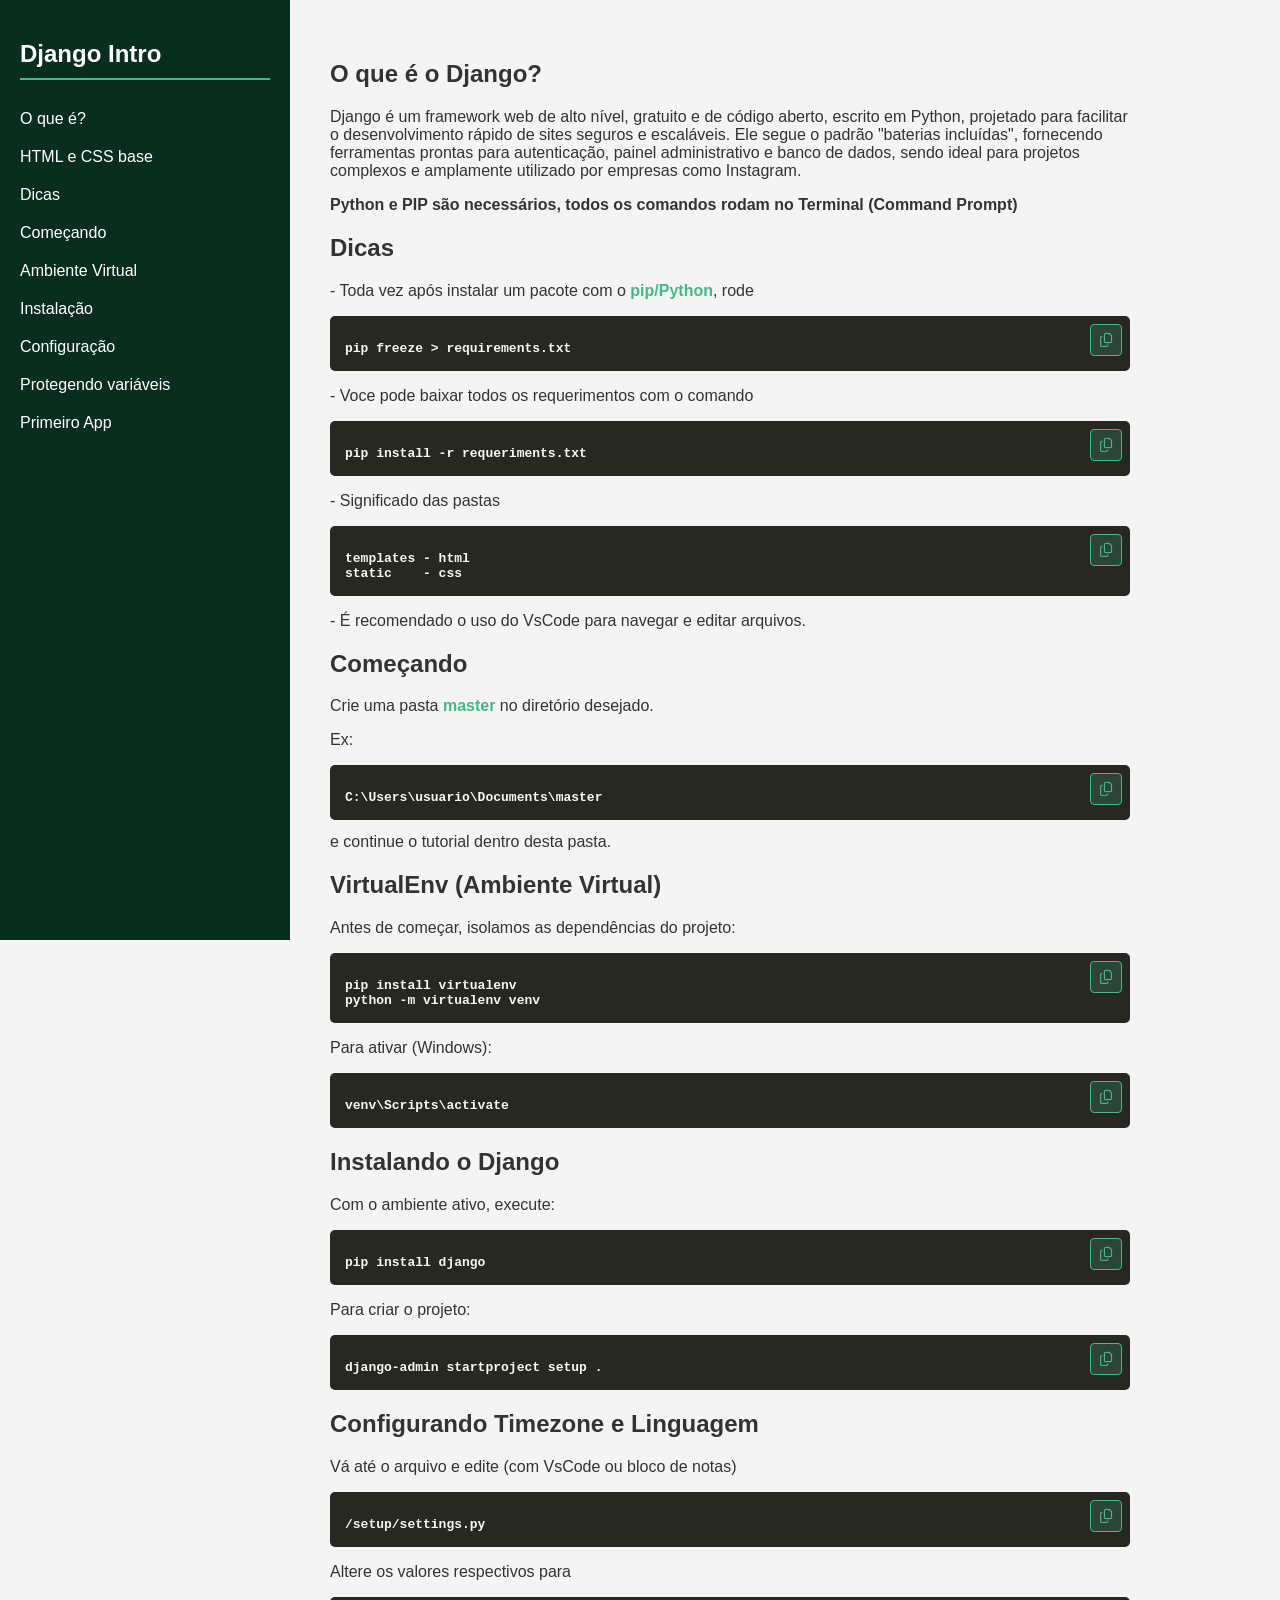
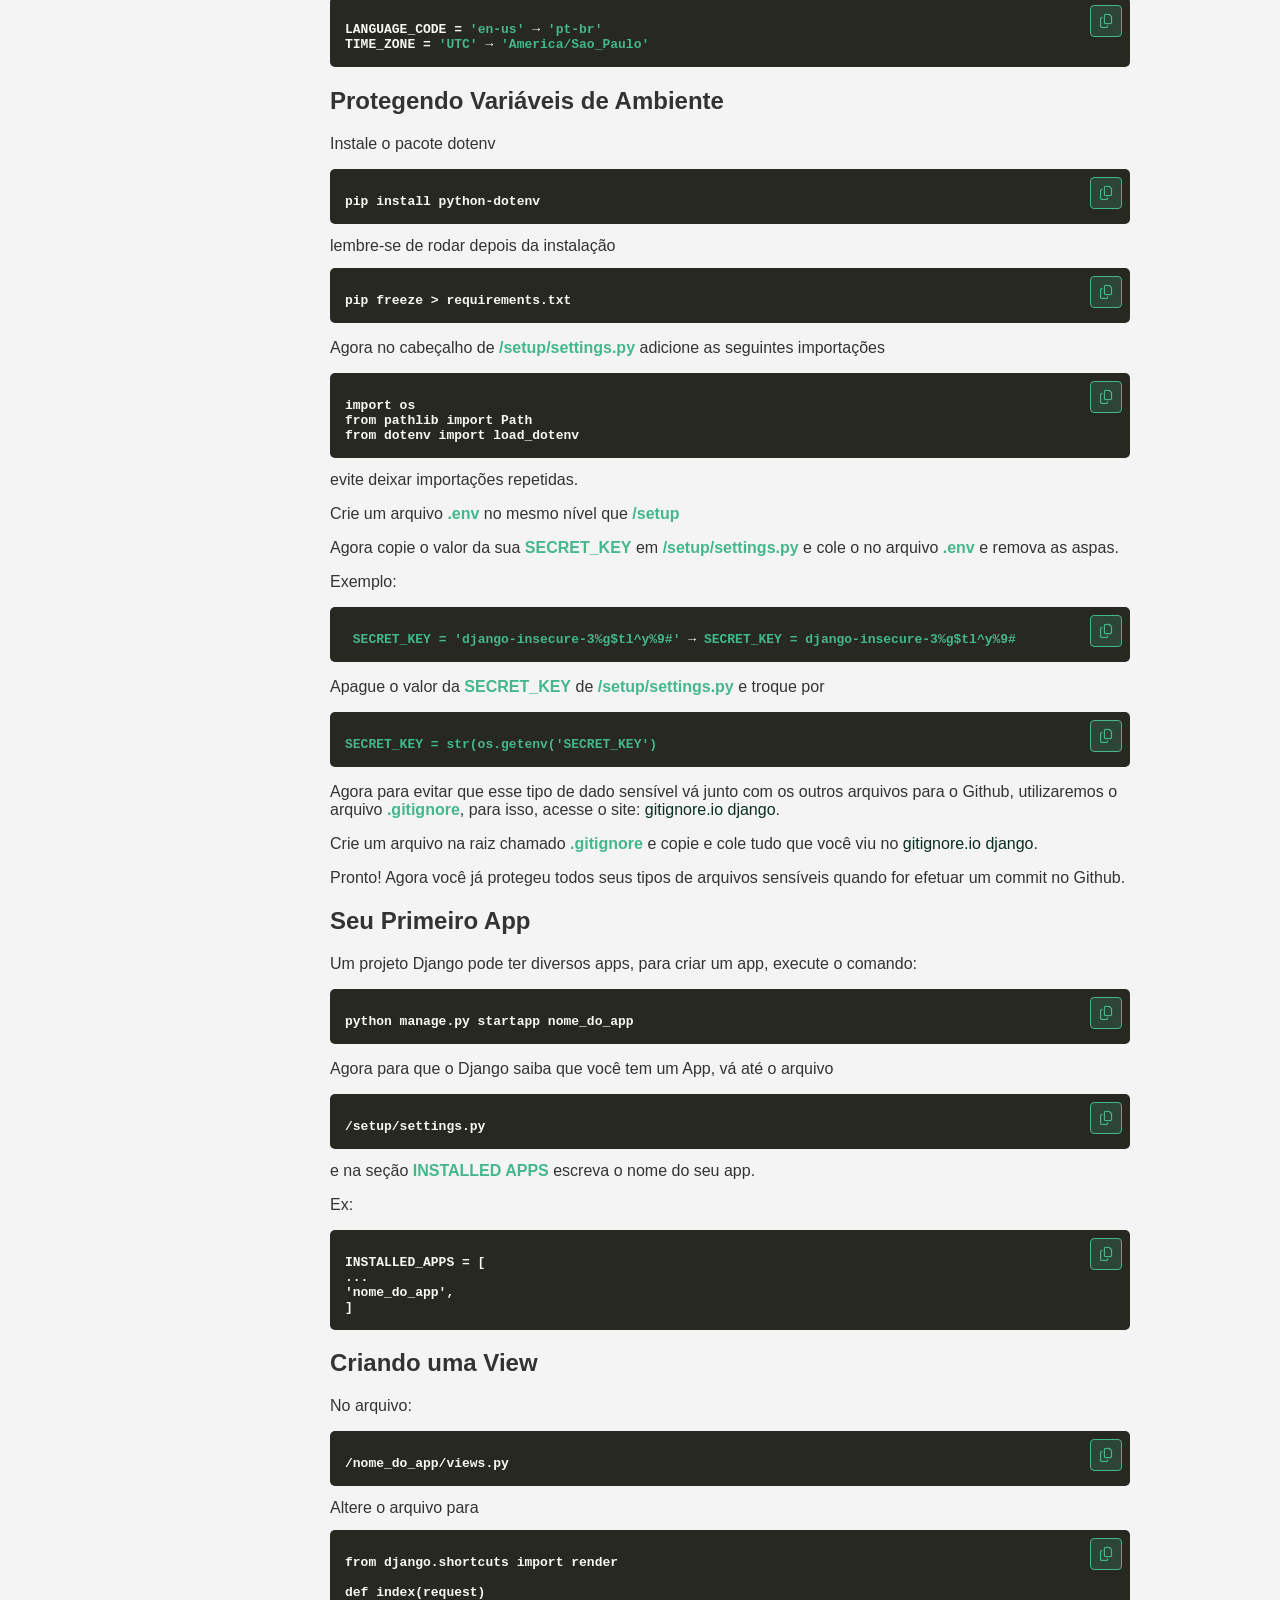
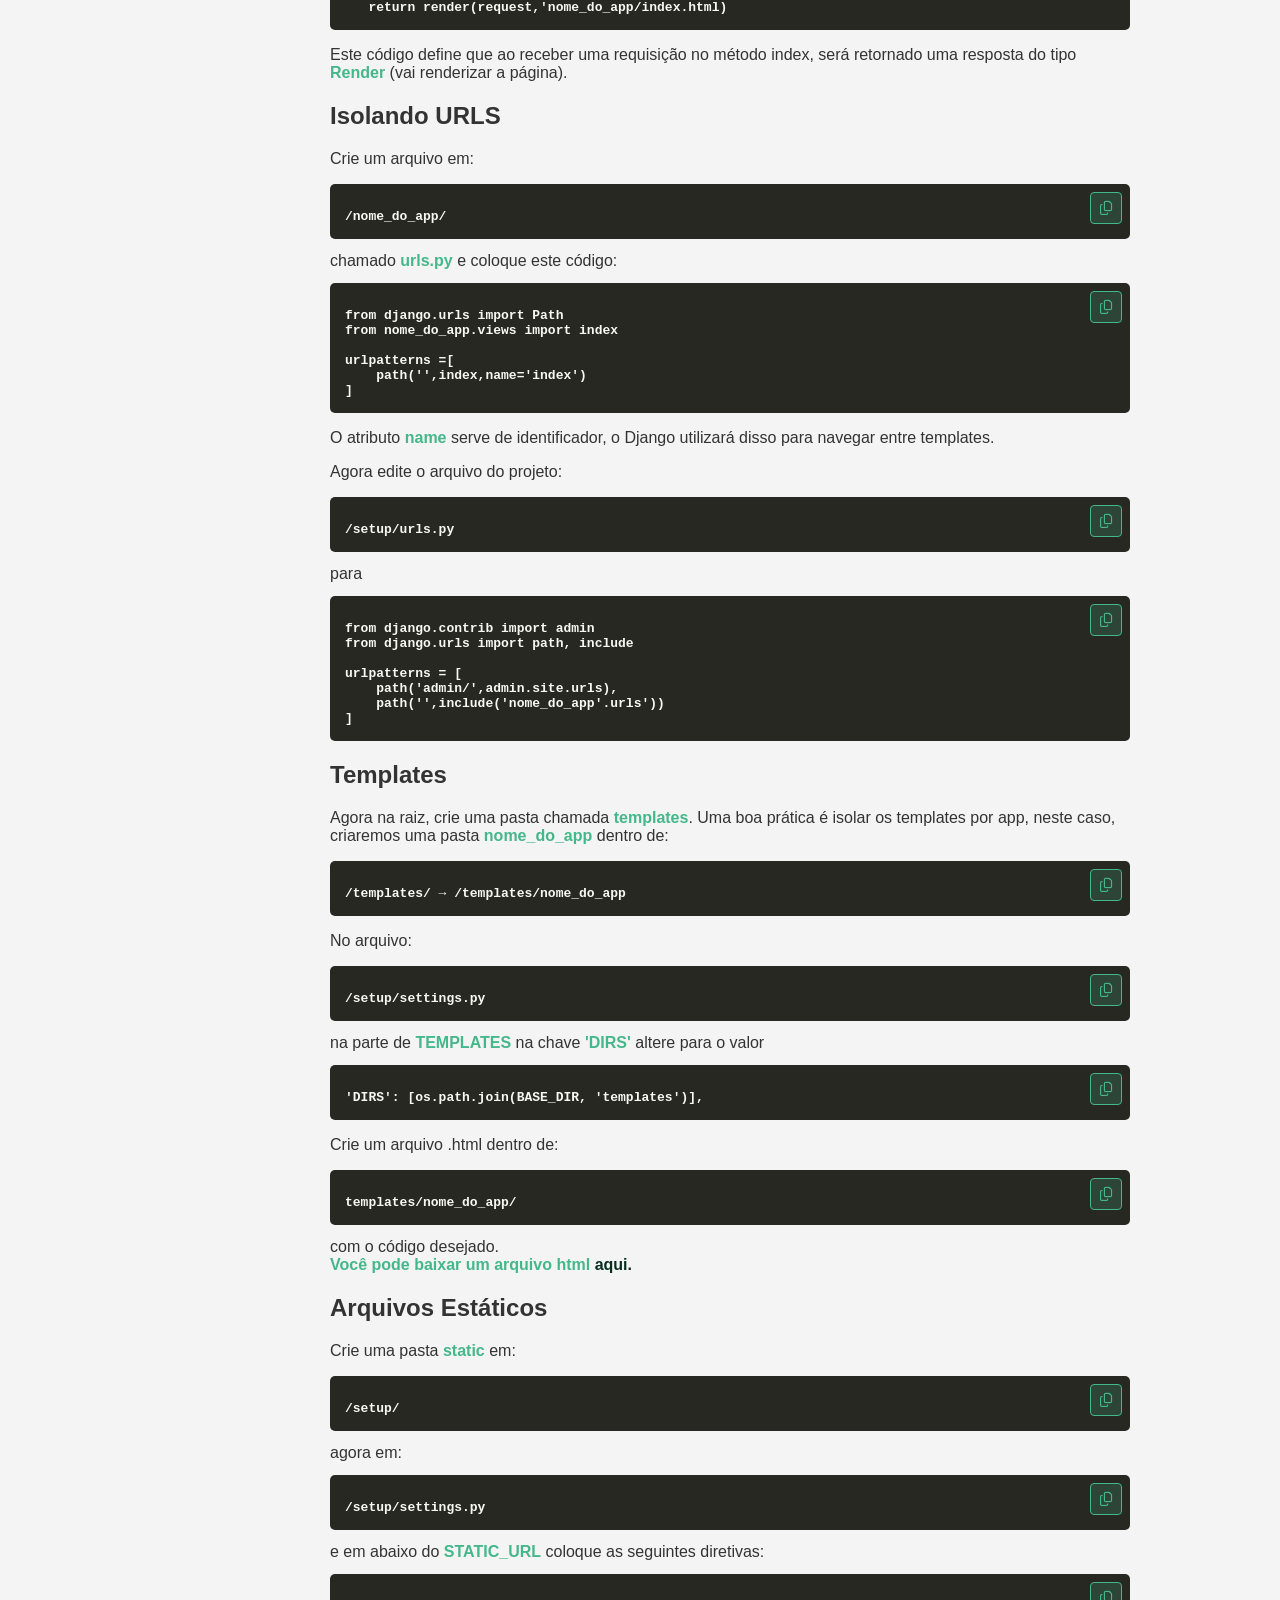
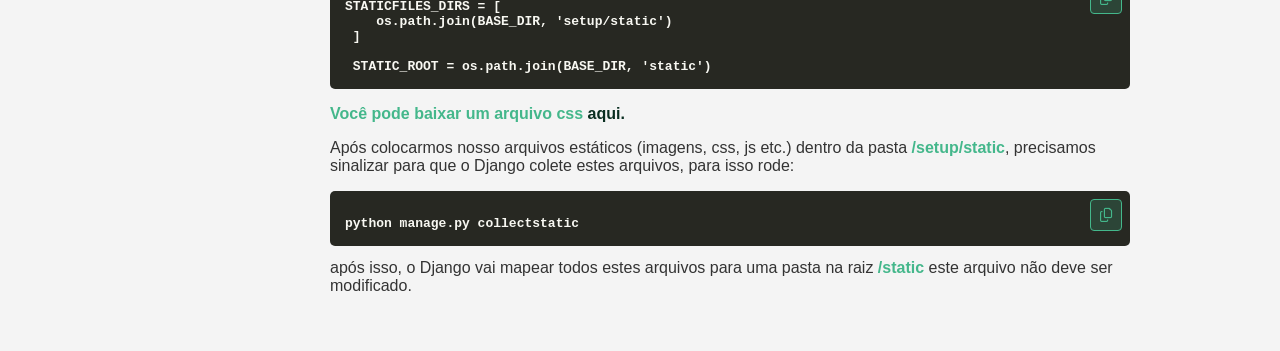
==== commit 2fdae7f2: "Arrumei os assets baixáveis e dei andamento na Seção Apps" ====
--- a/index.html
+++ b/index.html
@@ -94,10 +94,13 @@
             <h2>Templates</h2>
             <p>Agora na raiz, crie uma pasta chamada <span class="destaque">templates</span>. Uma boa prática é isolar os templates por app, neste caso, criaremos uma pasta <span class="destaque">nome_do_app</span> dentro de: <pre><code>/templates/ → /templates/nome_do_app</code></pre></p>
             <p>No arquivo:<pre><code>/setup/settings.py</code></pre> na parte de <span class="destaque">TEMPLATES</span> na chave <span class="destaque">'DIRS'</span> altere para o valor <pre><code>'DIRS': [os.path.join(BASE_DIR, 'templates')],</code></pre></p>
-            <p>Crie um arquivo .html dentro de: <pre><code>templates/nome_do_app/</code></pre> com o código desejado. </p>
+            <p>Crie um arquivo .html dentro de: <pre><code>templates/nome_do_app/</code></pre> com o código desejado.<br> <span class="destaque">Você pode baixar um arquivo html <a href="tutorial_index.zip">aqui.</a></span></p>
+            <h2>Arquivos Estáticos</h2>
+            <p>Crie uma pasta <span class="destaque">static</span> em: <pre><code>/setup/</code></pre> agora em: <pre><code>/setup/settings.py</code></pre> e em abaixo do <span class="destaque">STATIC_URL</span> coloque as seguintes diretivas: <pre><code>STATICFILES_DIRS = [<br>    os.path.join(BASE_DIR, 'setup/static')<br> ]<br><br> STATIC_ROOT = os.path.join(BASE_DIR, 'static')</code></pre></p>
+            <p><span class="destaque">Você pode baixar um arquivo css <a href="tutorial_style.zip">aqui.</a></span></p>
+            <p>Após colocarmos nosso arquivos estáticos (imagens, css, js etc.) dentro da pasta <span class="destaque">/setup/static</span>, precisamos sinalizar para que o Django colete estes arquivos, para isso rode: <pre><code>python manage.py collectstatic</code></pre>após isso, o Django vai mapear todos estes arquivos para uma pasta na raiz <span class="destaque">/static</span> este arquivo não deve ser modificado.</p>
         </section>
 
-        
     </main>
 </body>
 </html>
--- a/style.css
+++ b/style.css
@@ -98,6 +98,31 @@
     font-weight: bold;
 }
 
+.html5-icon {
+    font-size: 50px;
+    color: #e34c26; 
+}
+
+.fa-css3 {
+    font-size: 40px;
+    color: blue;
+}
+
+.fa-download {
+    font-size: 20px;
+    color:#092e20;
+}
+
+a {
+    text-decoration: none;
+    color:#092e20;
+}
+
+a :visited {
+    text-decoration: none;
+    color:#092e20;
+}
+
 @media (max-width: 768px) {
     body {
         flex-direction: column; 
